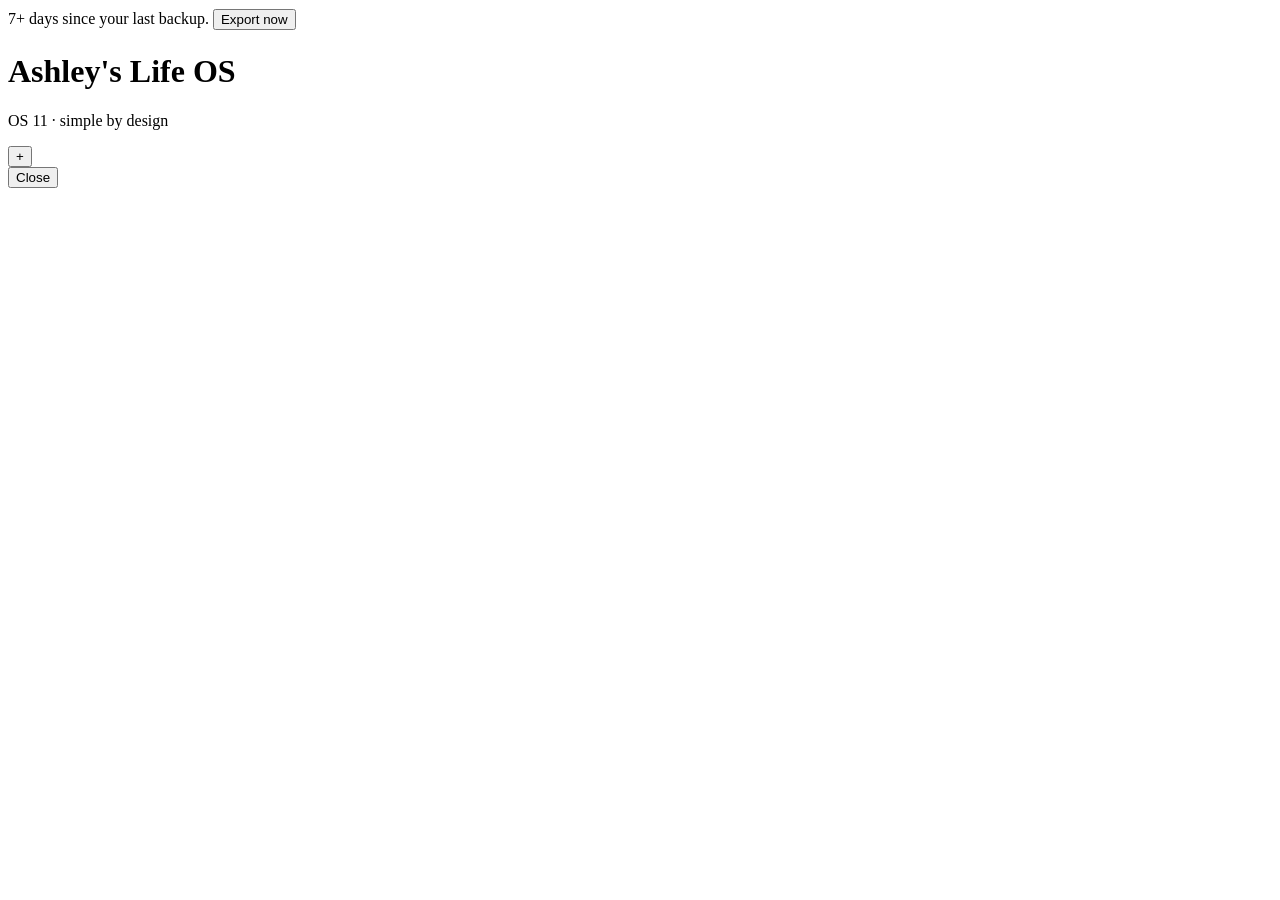
==== index.html @ b6ff600d "Publish Life OS 11 shell" ====
<!DOCTYPE html>
<html lang="en">
<head>
<meta charset="UTF-8" />
<meta name="viewport" content="width=device-width, initial-scale=1.0" />
<title>Ashley's Life OS 11</title>
<link rel="stylesheet" href="styles.css">
<link rel="manifest" href="manifest.webmanifest">
<meta name="theme-color" content="#28231E">
<meta name="apple-mobile-web-app-capable" content="yes">
<meta name="apple-mobile-web-app-status-bar-style" content="black-translucent">
<meta name="apple-mobile-web-app-title" content="Life OS">
<link rel="apple-touch-icon" href="icon.svg">
</head>
<body>
<div class="backup-nudge" id="backupNudge">
  7+ days since your last backup.
  <button onclick="doBackup()">Export now</button>
  <button onclick="dimB()" style="background:rgba(255,255,255,.2);color:white;border:none;border-radius:999px;padding:5px 12px;font-size:12px;cursor:pointer">Later</button>
</div>
<header class="app-header">
  <div class="header-inner">
    <div class="brand"><h1>Ashley's Life OS</h1><p>OS 11 &middot; simple by design</p></div>
    <div class="datebox"><div class="d" id="dateText"></div><div class="t" id="timeText"></div></div>
  </div>
</header>
<nav class="tabs" id="tabs"></nav>
<main>
  <section id="dashboard" class="section active"></section>
  <section id="calendar" class="section"></section>
  <section id="tasks" class="section"></section>
  <section id="brain" class="section"></section>
  <section id="journal" class="section"></section>
  <section id="cleaning" class="section"></section>
  <section id="meals" class="section"></section>
  <section id="lincoln" class="section"></section>
  <section id="fitness" class="section"></section>
  <section id="finances" class="section"></section>
  <section id="business" class="section"></section>
  <section id="more" class="section"></section>
</main>
<button class="fab" id="quickAdd" aria-label="Quick add" onclick="openQuickCapture()">+</button>
<div class="toast" id="toast"></div>
<div class="modal-overlay" id="MO" onclick="cmo(event)"><div class="modal"><div class="modal-head"><div class="modal-title" id="MT"></div><button class="modal-close" onclick="cm()">Close</button></div><div id="MB"></div><div class="modal-actions" id="MA"></div></div></div>
<script src="js/app-1.js"></script>
<script src="js/app-2.js"></script>
<script src="js/app-3.js"></script>
<script src="js/app-4.js"></script>
<script src="js/app-5.js"></script>
<script>if('serviceWorker' in navigator){window.addEventListener('load',()=>{navigator.serviceWorker.register('./service-worker.js').catch(()=>{});});}</script>
</body>
</html>
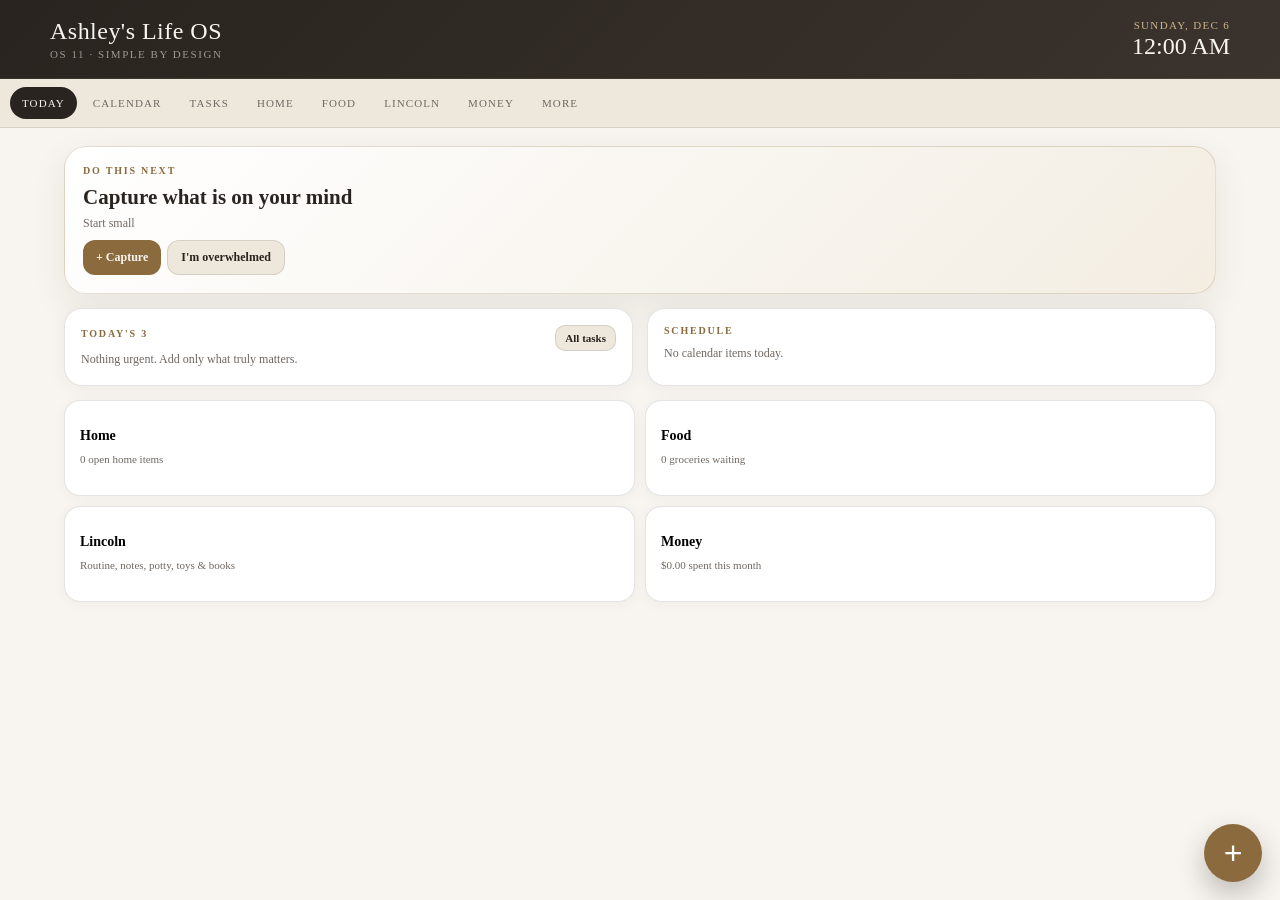
==== commit 6637a5ff: "Use lean Life OS 11 app bundle" ====
--- a/index.html
+++ b/index.html
@@ -13,40 +13,22 @@
 <link rel="apple-touch-icon" href="icon.svg">
 </head>
 <body>
-<div class="backup-nudge" id="backupNudge">
-  7+ days since your last backup.
-  <button onclick="doBackup()">Export now</button>
-  <button onclick="dimB()" style="background:rgba(255,255,255,.2);color:white;border:none;border-radius:999px;padding:5px 12px;font-size:12px;cursor:pointer">Later</button>
-</div>
-<header class="app-header">
-  <div class="header-inner">
-    <div class="brand"><h1>Ashley's Life OS</h1><p>OS 11 &middot; simple by design</p></div>
-    <div class="datebox"><div class="d" id="dateText"></div><div class="t" id="timeText"></div></div>
-  </div>
-</header>
+<header class="app-header"><div class="header-inner"><div class="brand"><h1>Ashley's Life OS</h1><p>OS 11 · simple by design</p></div><div class="datebox"><div class="d" id="dateText"></div><div class="t" id="timeText"></div></div></div></header>
 <nav class="tabs" id="tabs"></nav>
 <main>
-  <section id="dashboard" class="section active"></section>
-  <section id="calendar" class="section"></section>
-  <section id="tasks" class="section"></section>
-  <section id="brain" class="section"></section>
-  <section id="journal" class="section"></section>
-  <section id="cleaning" class="section"></section>
-  <section id="meals" class="section"></section>
-  <section id="lincoln" class="section"></section>
-  <section id="fitness" class="section"></section>
-  <section id="finances" class="section"></section>
-  <section id="business" class="section"></section>
-  <section id="more" class="section"></section>
+<section id="dashboard" class="section active"></section>
+<section id="calendar" class="section"></section>
+<section id="tasks" class="section"></section>
+<section id="cleaning" class="section"></section>
+<section id="meals" class="section"></section>
+<section id="lincoln" class="section"></section>
+<section id="finances" class="section"></section>
+<section id="more" class="section"></section>
 </main>
 <button class="fab" id="quickAdd" aria-label="Quick add" onclick="openQuickCapture()">+</button>
 <div class="toast" id="toast"></div>
 <div class="modal-overlay" id="MO" onclick="cmo(event)"><div class="modal"><div class="modal-head"><div class="modal-title" id="MT"></div><button class="modal-close" onclick="cm()">Close</button></div><div id="MB"></div><div class="modal-actions" id="MA"></div></div></div>
-<script src="js/app-1.js"></script>
-<script src="js/app-2.js"></script>
-<script src="js/app-3.js"></script>
-<script src="js/app-4.js"></script>
-<script src="js/app-5.js"></script>
-<script>if('serviceWorker' in navigator){window.addEventListener('load',()=>{navigator.serviceWorker.register('./service-worker.js').catch(()=>{});});}</script>
+<script src="app.js"></script>
+<script>if('serviceWorker' in navigator){window.addEventListener('load',()=>navigator.serviceWorker.register('./service-worker.js').catch(()=>{}));}</script>
 </body>
 </html>
--- a/styles.css
+++ b/styles.css
@@ -0,0 +1,132 @@
+:root{--cream:#F8F5F0;--oat:#EDE7DC;--charcoal:#29241F;--soft:#6f6862;--gold:#8B6B3D;--sage:#6B7D65;--blush:#B8887A;--sky:#7A96A0;--lav:#9088A0;--white:#fff;--line:rgba(41,36,31,.12);--shadow:0 12px 36px rgba(41,36,31,.08);--r:18px;}
+*{box-sizing:border-box;margin:0;padding:0}
+body{font-family:'Georgia',serif;background:var(--cream);color:var(--charcoal);padding-bottom:80px}
+button,input,select,textarea{font:inherit}button{cursor:pointer}
+.modal-overlay{position:fixed;inset:0;background:rgba(41,36,31,.45);z-index:200;display:flex;align-items:center;justify-content:center;padding:16px;opacity:0;pointer-events:none;transition:.2s}
+.modal-overlay.open{opacity:1;pointer-events:all}
+.modal{background:#fff;border-radius:22px;padding:22px;width:100%;max-width:480px;max-height:90vh;overflow-y:auto;box-shadow:0 24px 64px rgba(41,36,31,.18);transform:translateY(8px);transition:.2s}
+.modal-overlay.open .modal{transform:translateY(0)}
+.modal-head{display:flex;justify-content:space-between;align-items:center;margin-bottom:16px}
+.modal-title{font-size:16px;font-weight:700}
+.modal-close{border:1px solid var(--line);background:white;border-radius:10px;padding:6px 10px;font-size:13px;color:var(--soft)}
+.modal-close:hover{background:var(--oat)}
+.modal-actions{display:flex;gap:8px;margin-top:16px;flex-wrap:wrap}
+.app-header{position:sticky;top:0;z-index:50;background:linear-gradient(135deg,var(--charcoal),#3b332d);color:var(--cream);padding:18px 16px;border-bottom:1px solid rgba(255,255,255,.08)}
+.header-inner{max-width:1180px;margin:0 auto;display:flex;align-items:flex-end;justify-content:space-between;gap:16px}
+.brand h1{font-weight:500;font-size:24px;letter-spacing:.02em}
+.brand p{font-size:11px;letter-spacing:.14em;text-transform:uppercase;color:rgba(248,245,240,.55);margin-top:3px}
+.datebox{text-align:right}
+.datebox .d{font-size:11px;letter-spacing:.12em;text-transform:uppercase;color:#cdb58b}
+.datebox .t{font-size:24px;margin-top:2px}
+.backup-nudge{position:fixed;top:0;left:0;right:0;z-index:150;background:var(--gold);color:white;text-align:center;padding:10px 16px;font-size:13px;display:flex;align-items:center;justify-content:center;gap:12px;transform:translateY(-100%);transition:.3s}
+.backup-nudge.show{transform:translateY(0)}
+.backup-nudge button{background:white;color:var(--gold);border:none;border-radius:999px;padding:5px 12px;font-size:12px;font-weight:700;cursor:pointer}
+.tabs{position:sticky;top:74px;z-index:40;background:var(--oat);display:flex;overflow-x:auto;gap:4px;padding:8px 10px;border-bottom:1px solid var(--line);scrollbar-width:none}
+.tabs::-webkit-scrollbar{display:none}
+.tab{white-space:nowrap;border:none;background:transparent;color:var(--soft);padding:10px 12px;border-radius:999px;font-size:11px;text-transform:uppercase;letter-spacing:.1em;font-family:inherit}
+.tab.active{background:var(--charcoal);color:var(--cream)}
+main{max-width:1180px;margin:0 auto;padding:18px 14px}
+.section{display:none}.section.active{display:block}
+.grid{display:grid;gap:14px}.grid2{grid-template-columns:repeat(2,minmax(0,1fr))}.grid3{grid-template-columns:repeat(3,minmax(0,1fr))}.grid4{grid-template-columns:repeat(4,minmax(0,1fr))}
+@media(max-width:760px){.grid2,.grid3,.grid4{grid-template-columns:1fr}}
+@media(max-width:480px){.card{padding:12px}.btn{padding:8px 11px;font-size:11px}.tab{padding:8px 10px;font-size:10px}}
+.card{background:#fff;border:1px solid var(--line);border-radius:var(--r);box-shadow:0 2px 20px rgba(41,36,31,.05);padding:16px}
+.soft-card{background:var(--oat);border:1px solid var(--line);border-radius:var(--r);padding:16px}
+.label{font-size:10px;text-transform:uppercase;letter-spacing:.18em;color:var(--gold);font-weight:700;margin:0 0 9px}
+.h2{font-size:24px;font-weight:500;line-height:1.15}
+.h3{font-size:14px;font-weight:700}
+.muted{color:var(--soft);font-size:12px;line-height:1.45}
+.small{font-size:11px;color:var(--soft)}
+.row{display:flex;align-items:center;gap:10px}
+.between{display:flex;align-items:center;justify-content:space-between;gap:10px}
+.stack{display:flex;flex-direction:column;gap:10px}
+.wrap{display:flex;gap:8px;flex-wrap:wrap}
+.pill{display:inline-flex;align-items:center;border-radius:999px;padding:4px 9px;background:var(--oat);font-size:11px;color:var(--soft);font-weight:600}
+.pill.gold{background:rgba(139,107,61,.12);color:var(--gold)}.pill.sage{background:rgba(107,125,101,.13);color:var(--sage)}.pill.sky{background:rgba(122,150,160,.13);color:var(--sky)}.pill.blush{background:rgba(184,136,122,.13);color:var(--blush)}
+.btn{border:none;background:var(--charcoal);color:var(--cream);border-radius:12px;padding:9px 13px;font-size:12px;font-weight:700;font-family:inherit}
+.btn:hover{background:var(--gold)}.btn.secondary{background:var(--oat);color:var(--charcoal);border:1px solid var(--line)}.btn.secondary:hover{border-color:var(--gold);color:var(--gold)}.btn.gold{background:var(--gold)}.btn.sage{background:var(--sage)}.btn.danger{background:var(--blush)}.btn.sm{font-size:11px;padding:6px 9px;border-radius:10px}
+.iconbtn{border:1px solid var(--line);background:white;border-radius:10px;padding:8px 10px;color:var(--soft);font-family:inherit;font-size:12px}
+.iconbtn:hover{border-color:var(--gold);color:var(--gold)}
+.inp,select,textarea{width:100%;border:1px solid var(--line);background:white;border-radius:12px;padding:10px 12px;color:var(--charcoal);outline:none;font-size:16px;font-family:inherit}
+textarea{min-height:110px;resize:vertical}
+.inp:focus,select:focus,textarea:focus{border-color:var(--gold)}
+.fg{display:grid;grid-template-columns:repeat(2,minmax(0,1fr));gap:9px}
+.fg .full{grid-column:1/-1}
+@media(max-width:640px){.fg{grid-template-columns:1fr}}
+.check{width:18px;height:18px;accent-color:var(--sage);flex-shrink:0}
+.item{border:1px solid var(--line);border-radius:14px;background:white;padding:11px;margin-bottom:8px}
+.item.done{opacity:.62}.item.done .it-t{text-decoration:line-through;color:var(--soft)}
+.it-t{font-size:13px;font-weight:700}.it-m{font-size:11px;color:var(--soft);margin-top:3px;line-height:1.4}
+.acts{display:flex;gap:6px;flex-wrap:wrap;margin-top:9px}
+.hero{background:linear-gradient(135deg,var(--charcoal),#3b332d);color:var(--cream);border-radius:22px;padding:22px;box-shadow:var(--shadow)}
+.hero .h2{font-style:italic}
+.fl{display:grid;gap:8px}.fs{display:flex;gap:10px;align-items:flex-start;border-bottom:1px solid rgba(248,245,240,.1);padding:8px 0}.fs:last-child{border-bottom:0}
+.num{width:24px;height:24px;border-radius:999px;background:rgba(139,107,61,.25);color:#e9d4ad;display:flex;align-items:center;justify-content:center;font-weight:700;font-size:11px;flex-shrink:0}
+.fs b{display:block;font-size:13px}.fs span{display:block;font-size:11px;color:rgba(248,245,240,.58);margin-top:2px}
+.calendar{background:white;border:1px solid var(--line);border-radius:var(--r);overflow:hidden}
+.cal-head{display:grid;grid-template-columns:repeat(7,1fr);background:var(--oat);border-bottom:1px solid var(--line)}
+.cal-head div{text-align:center;font-size:10px;letter-spacing:.11em;text-transform:uppercase;color:var(--soft);padding:9px 2px;font-weight:700}
+.cal-grid{display:grid;grid-template-columns:repeat(7,1fr)}
+.cal-day{min-height:90px;border-right:1px solid var(--line);border-bottom:1px solid var(--line);padding:7px;cursor:pointer;background:white}
+.cal-day:nth-child(7n){border-right:0}.cal-day:hover{background:#fbfaf7}
+.cal-day.mutedday{background:#fbf8f2;color:#b8aea4}.cal-day.today{box-shadow:inset 0 0 0 2px var(--gold)}.cal-day.selected{background:rgba(139,107,61,.08)}
+.cal-num{font-size:12px;font-weight:800;margin-bottom:4px}
+.dot{font-size:10px;background:var(--oat);border-radius:6px;padding:2px 4px;margin-top:2px;white-space:nowrap;overflow:hidden;text-overflow:ellipsis}
+.dot.health{background:rgba(107,125,101,.14);color:var(--sage)}.dot.family{background:rgba(122,150,160,.14);color:var(--sky)}.dot.home{background:rgba(184,136,122,.12);color:var(--blush)}.dot.business{background:rgba(139,107,61,.12);color:var(--gold)}
+@media(max-width:650px){.cal-day{min-height:44px;padding:4px}.dot{display:none}}
+.recipe{border:1px solid var(--line);border-radius:14px;background:white;margin-bottom:9px;overflow:hidden}
+.recipe-head{padding:12px;display:flex;justify-content:space-between;gap:10px;cursor:pointer}
+.recipe-body{display:none;border-top:1px solid var(--line);padding:12px}
+.recipe.open .recipe-body{display:block}
+.recipe ul,.recipe ol{padding-left:20px;font-size:12px;line-height:1.5;color:var(--soft)}
+.bar{height:8px;background:var(--oat);border-radius:999px;overflow:hidden}
+.bar span{display:block;height:100%;background:var(--sage);border-radius:999px}
+.toast{position:fixed;bottom:18px;left:50%;transform:translateX(-50%);background:var(--charcoal);color:var(--cream);border-radius:999px;padding:9px 16px;font-size:12px;opacity:0;pointer-events:none;transition:.25s;z-index:100}
+.toast.show{opacity:1}
+.ftabs{display:flex;gap:6px;flex-wrap:wrap;margin-bottom:16px}
+.ftab{border:1px solid var(--line);background:white;border-radius:999px;padding:7px 13px;font-size:11px;text-transform:uppercase;letter-spacing:.1em;color:var(--soft);cursor:pointer;font-family:inherit}
+.ftab.active{background:var(--charcoal);color:var(--cream);border-color:var(--charcoal)}
+.fsec{display:none}.fsec.active{display:block}
+.srow{display:flex;gap:10px;flex-wrap:wrap;margin-bottom:14px}
+.sbox{flex:1;min-width:100px;background:white;border:1px solid var(--line);border-radius:14px;padding:12px 14px}
+.sbox .sl{font-size:10px;text-transform:uppercase;letter-spacing:.16em;color:var(--gold);font-weight:700;margin-bottom:4px}
+.sbox .sv{font-size:22px;font-weight:500}.sbox .ss{font-size:11px;color:var(--soft);margin-top:2px}
+.bkt{border:1px solid var(--line);border-radius:14px;background:white;padding:14px;margin-bottom:10px}
+.bkt-bar{height:7px;background:var(--oat);border-radius:999px;overflow:hidden;margin-bottom:6px}
+.bkt-bar span{display:block;height:100%;border-radius:999px;background:var(--sage)}
+.billitem{border:1px solid var(--line);border-radius:14px;background:white;padding:12px;margin-bottom:8px}
+.bill-st{display:inline-flex;align-items:center;border-radius:999px;padding:3px 9px;font-size:11px;font-weight:700}
+.bill-st.paid{background:rgba(107,125,101,.15);color:var(--sage)}.bill-st.unpaid{background:rgba(184,136,122,.15);color:var(--blush)}.bill-st.auto{background:rgba(122,150,160,.15);color:var(--sky)}.bill-st.soon{background:rgba(139,107,61,.15);color:var(--gold)}
+.iitem{border:1px solid var(--line);border-radius:14px;background:white;padding:12px;margin-bottom:8px}
+.eitem{border:1px solid var(--line);border-radius:14px;background:white;padding:12px;margin-bottom:8px}
+.lc{background:linear-gradient(135deg,#2a1f0e,#3d2e18);border-radius:18px;padding:18px;color:var(--cream);margin-bottom:14px}
+.cg{display:grid;grid-template-columns:repeat(4,1fr);gap:10px;margin-top:12px}
+.cb{text-align:center;background:rgba(255,255,255,.07);border-radius:12px;padding:10px 6px}
+.cb .cn{font-size:28px;font-weight:500;color:#e9d4ad}.cb .ck{font-size:9px;text-transform:uppercase;letter-spacing:.14em;color:rgba(248,245,240,.5);margin-top:3px}
+.oestat{flex:1;min-width:80px;background:white;border:1px solid var(--line);border-radius:14px;padding:12px;text-align:center}
+.oestat .ov{font-size:20px;font-weight:500;color:var(--gold)}.oestat .ok{font-size:10px;text-transform:uppercase;letter-spacing:.14em;color:var(--soft);margin-top:3px}
+.sbr{border:1px solid var(--line);background:white;border-radius:12px;padding:9px 13px;width:100%;font-size:14px;font-family:inherit;outline:none;margin-bottom:12px}
+.sbr:focus{border-color:var(--gold)}
+.streak{display:inline-flex;align-items:center;gap:6px;background:rgba(139,107,61,.12);color:var(--gold);border-radius:999px;padding:5px 12px;font-size:12px;font-weight:700}
+.rbadge{display:inline-flex;align-items:center;background:rgba(122,150,160,.13);color:var(--sky);border-radius:999px;padding:2px 7px;font-size:10px;font-weight:700}
+
+/* OS 11: phone-first simplicity */
+.fab{position:fixed;right:18px;bottom:18px;width:58px;height:58px;border-radius:50%;border:none;background:var(--gold);color:white;font-size:32px;line-height:1;box-shadow:0 12px 28px rgba(41,36,31,.28);z-index:120;font-family:Arial,sans-serif}
+.fab:active{transform:scale(.96)}
+.now-card{background:linear-gradient(135deg,#fff,#f3ede2);border:1px solid rgba(139,107,61,.22);border-radius:22px;padding:18px;box-shadow:var(--shadow)}
+.now-title{font-size:21px;font-weight:700;line-height:1.2;margin-top:4px}
+.now-meta{font-size:12px;color:var(--soft);margin-top:6px}
+.smart-row{display:flex;align-items:flex-start;gap:11px;padding:11px 0;border-bottom:1px solid var(--line)}
+.smart-row:last-child{border-bottom:0}
+.smart-num{width:25px;height:25px;border-radius:50%;display:grid;place-items:center;background:var(--charcoal);color:white;font-size:11px;font-weight:700;flex:0 0 auto}
+.hub-grid{display:grid;grid-template-columns:repeat(2,minmax(0,1fr));gap:10px}
+.hub{border:1px solid var(--line);background:white;border-radius:16px;padding:15px;text-align:left;min-height:96px;box-shadow:0 2px 14px rgba(41,36,31,.04)}
+.hub strong{display:block;font-size:14px;margin-bottom:5px}.hub span{font-size:11px;color:var(--soft);line-height:1.35}
+.kpi{font-size:24px;font-weight:600}.danger-text{color:var(--blush)}.good-text{color:var(--sage)}
+.mode-banner{background:#fff6e9;border:1px solid rgba(139,107,61,.24);border-radius:18px;padding:16px}
+.qc-hidden{display:none!important}.search-results{max-height:55vh;overflow:auto;margin-top:12px}
+.decision{min-width:105px}.mini-check{display:flex;align-items:center;gap:8px;font-size:13px;padding:8px 0}
+.reset-item{display:flex;gap:10px;align-items:flex-start;padding:10px 0;border-bottom:1px solid var(--line)}.reset-item:last-child{border-bottom:0}
+.reset-item b{font-size:13px;display:block}.reset-item span{font-size:11px;color:var(--soft);display:block;margin-top:2px}
+.safety{background:rgba(122,150,160,.10);border:1px solid rgba(122,150,160,.24);border-radius:14px;padding:12px;font-size:12px;line-height:1.45;color:var(--soft)}
+@media(max-width:640px){.app-header{padding:13px 14px}.brand h1{font-size:20px}.datebox .t{font-size:20px}.tabs{top:62px}.hero{padding:18px}.hub-grid{grid-template-columns:repeat(2,minmax(0,1fr))}.fab{bottom:16px;right:15px}.datebox .d{display:none}}
